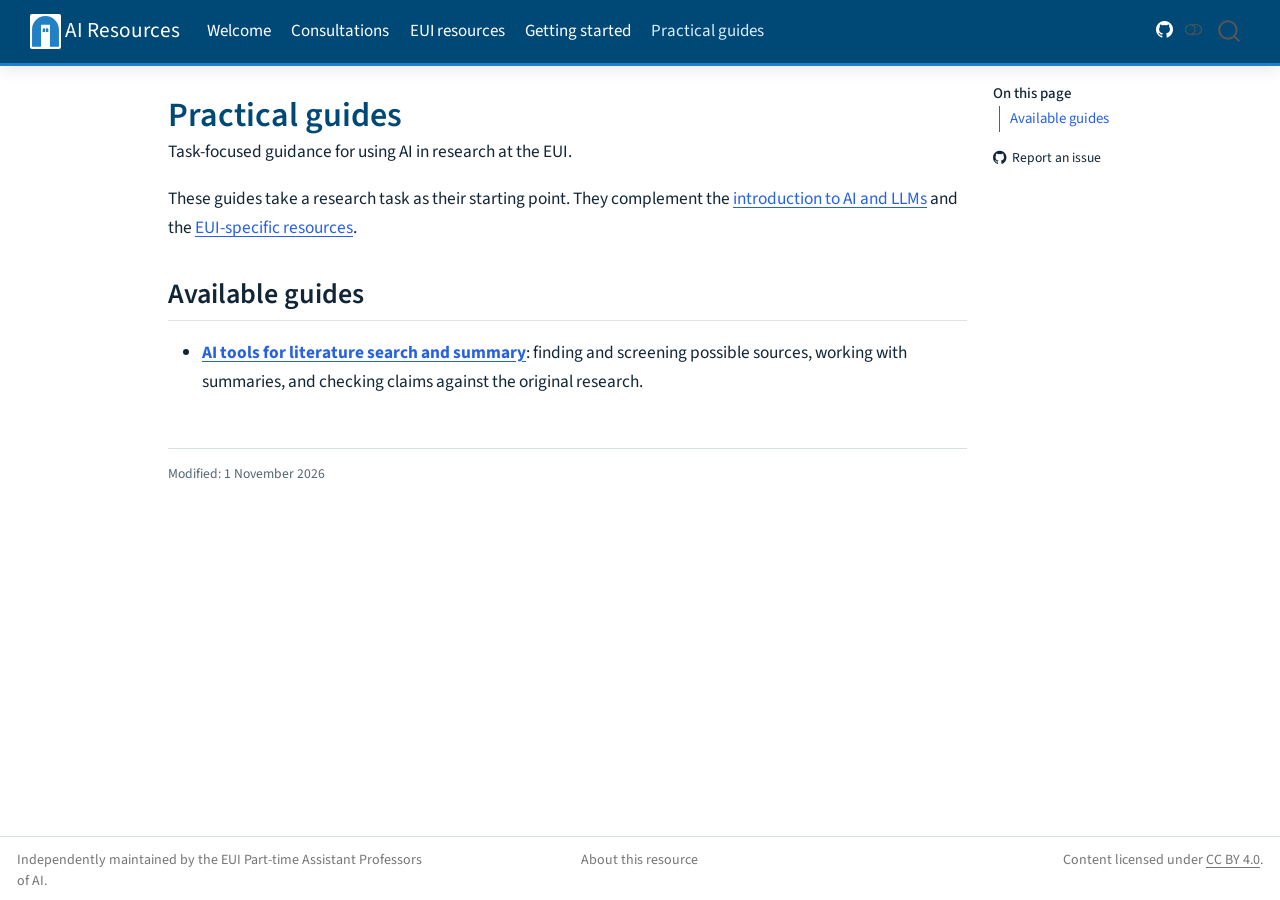
==== guides/index.html @ 3c8082ed "Built site for gh-pages" ====
<!DOCTYPE html>
<html xmlns="http://www.w3.org/1999/xhtml" lang="en" xml:lang="en"><head>

<meta charset="utf-8">
<meta name="generator" content="quarto-1.9.37">

<meta name="viewport" content="width=device-width, initial-scale=1.0, user-scalable=yes">

<meta name="description" content="Task-focused guidance for using AI in research at the EUI.">

<title>Practical guides – AI Resources for EUI Researchers</title>
<style>
/* Default styles provided by pandoc.
** See https://pandoc.org/MANUAL.html#variables-for-html for config info.
*/
code{white-space: pre-wrap;}
span.smallcaps{font-variant: small-caps;}
div.columns{display: flex; gap: min(4vw, 1.5em);}
div.column{flex: auto; overflow-x: auto;}
div.hanging-indent{margin-left: 1.5em; text-indent: -1.5em;}
ul.task-list{list-style: none;}
ul.task-list li input[type="checkbox"] {
  width: 0.8em;
  margin: 0 0.8em 0.2em -1em; /* quarto-specific, see https://github.com/quarto-dev/quarto-cli/issues/4556 */ 
  vertical-align: middle;
}
</style>


<script src="../site_libs/quarto-nav/quarto-nav.js"></script>
<script src="../site_libs/clipboard/clipboard.min.js"></script>
<script src="../site_libs/quarto-search/autocomplete.umd.js"></script>
<script src="../site_libs/quarto-search/fuse.min.js"></script>
<script src="../site_libs/quarto-search/quarto-search.js"></script>
<meta name="quarto:offset" content="../">
<link href="../assets/eui-mark.svg" rel="icon" type="image/svg+xml">
<script src="../site_libs/quarto-html/quarto.js" type="module"></script>
<script src="../site_libs/quarto-html/tabsets/tabsets.js" type="module"></script>
<script src="../site_libs/quarto-html/popper.min.js"></script>
<script src="../site_libs/quarto-html/tippy.umd.min.js"></script>
<script src="../site_libs/quarto-html/anchor.min.js"></script>
<link href="../site_libs/quarto-html/tippy.css" rel="stylesheet">
<link href="../site_libs/quarto-html/quarto-syntax-highlighting-7f8f88aac4f3542376d5c11b86a4c14d.css" rel="stylesheet" class="quarto-color-scheme" id="quarto-text-highlighting-styles">
<link href="../site_libs/quarto-html/quarto-syntax-highlighting-dark-d0ae9245876894da5ac7e18953ecc5cc.css" rel="stylesheet" class="quarto-color-scheme quarto-color-alternate" id="quarto-text-highlighting-styles">
<link href="../site_libs/quarto-html/quarto-syntax-highlighting-7f8f88aac4f3542376d5c11b86a4c14d.css" rel="stylesheet" class="quarto-color-scheme-extra" id="quarto-text-highlighting-styles">
<script src="../site_libs/bootstrap/bootstrap.min.js"></script>
<link href="../site_libs/bootstrap/bootstrap-icons.css" rel="stylesheet">
<link href="../site_libs/bootstrap/bootstrap-158031087360bce0ff56dc785ce39e06.min.css" rel="stylesheet" append-hash="true" class="quarto-color-scheme" id="quarto-bootstrap" data-mode="light">
<link href="../site_libs/bootstrap/bootstrap-dark-5685cd926c25366c96d9f1407e584118.min.css" rel="stylesheet" append-hash="true" class="quarto-color-scheme quarto-color-alternate" id="quarto-bootstrap" data-mode="dark">
<link href="../site_libs/bootstrap/bootstrap-158031087360bce0ff56dc785ce39e06.min.css" rel="stylesheet" append-hash="true" class="quarto-color-scheme-extra" id="quarto-bootstrap" data-mode="light">
<script id="quarto-search-options" type="application/json">{
  "location": "navbar",
  "copy-button": false,
  "collapse-after": 3,
  "panel-placement": "end",
  "type": "overlay",
  "limit": 50,
  "keyboard-shortcut": [
    "f",
    "/",
    "s"
  ],
  "language": {
    "search-no-results-text": "No results",
    "search-matching-documents-text": "matching documents",
    "search-copy-link-title": "Copy link to search",
    "search-hide-matches-text": "Hide additional matches",
    "search-more-match-text": "more match in this document",
    "search-more-matches-text": "more matches in this document",
    "search-clear-button-title": "Clear",
    "search-text-placeholder": "",
    "search-detached-cancel-button-title": "Cancel",
    "search-submit-button-title": "Submit",
    "search-label": "Search"
  }
}</script>
<style>html{ scroll-behavior: smooth; }</style>


<link rel="stylesheet" href="../styles.css">
<meta property="og:title" content="Practical guides – AI Resources for EUI Researchers">
<meta property="og:description" content="Task-focused guidance for using AI in research at the EUI.">
<meta property="og:site_name" content="AI Resources for EUI Researchers">
</head>

<body class="nav-fixed quarto-light"><script id="quarto-html-before-body" type="application/javascript">
    const toggleBodyColorMode = (bsSheetEl) => {
      const mode = bsSheetEl.getAttribute("data-mode");
      const bodyEl = window.document.querySelector("body");
      if (mode === "dark") {
        bodyEl.classList.add("quarto-dark");
        bodyEl.classList.remove("quarto-light");
      } else {
        bodyEl.classList.add("quarto-light");
        bodyEl.classList.remove("quarto-dark");
      }
    }
    const toggleBodyColorPrimary = () => {
      const bsSheetEl = window.document.querySelector("link#quarto-bootstrap:not([rel=disabled-stylesheet])");
      if (bsSheetEl) {
        toggleBodyColorMode(bsSheetEl);
      }
    }
    const setColorSchemeToggle = (alternate) => {
      const toggles = window.document.querySelectorAll('.quarto-color-scheme-toggle');
      for (let i=0; i < toggles.length; i++) {
        const toggle = toggles[i];
        if (toggle) {
          if (alternate) {
            toggle.classList.add("alternate");
          } else {
            toggle.classList.remove("alternate");
          }
        }
      }
    };
    const toggleColorMode = (alternate) => {
      // Switch the stylesheets
      const primaryStylesheets = window.document.querySelectorAll('link.quarto-color-scheme:not(.quarto-color-alternate)');
      const alternateStylesheets = window.document.querySelectorAll('link.quarto-color-scheme.quarto-color-alternate');
      manageTransitions('#quarto-margin-sidebar .nav-link', false);
      if (alternate) {
        // note: dark is layered on light, we don't disable primary!
        enableStylesheet(alternateStylesheets);
        for (const sheetNode of alternateStylesheets) {
          if (sheetNode.id === "quarto-bootstrap") {
            toggleBodyColorMode(sheetNode);
          }
        }
      } else {
        disableStylesheet(alternateStylesheets);
        enableStylesheet(primaryStylesheets)
        toggleBodyColorPrimary();
      }
      manageTransitions('#quarto-margin-sidebar .nav-link', true);
      // Switch the toggles
      setColorSchemeToggle(alternate)
      // Hack to workaround the fact that safari doesn't
      // properly recolor the scrollbar when toggling (#1455)
      if (navigator.userAgent.indexOf('Safari') > 0 && navigator.userAgent.indexOf('Chrome') == -1) {
        manageTransitions("body", false);
        window.scrollTo(0, 1);
        setTimeout(() => {
          window.scrollTo(0, 0);
          manageTransitions("body", true);
        }, 40);
      }
    }
    const disableStylesheet = (stylesheets) => {
      for (let i=0; i < stylesheets.length; i++) {
        const stylesheet = stylesheets[i];
        stylesheet.rel = 'disabled-stylesheet';
      }
    }
    const enableStylesheet = (stylesheets) => {
      for (let i=0; i < stylesheets.length; i++) {
        const stylesheet = stylesheets[i];
        if(stylesheet.rel !== 'stylesheet') { // for Chrome, which will still FOUC without this check
          stylesheet.rel = 'stylesheet';
        }
      }
    }
    const manageTransitions = (selector, allowTransitions) => {
      const els = window.document.querySelectorAll(selector);
      for (let i=0; i < els.length; i++) {
        const el = els[i];
        if (allowTransitions) {
          el.classList.remove('notransition');
        } else {
          el.classList.add('notransition');
        }
      }
    }
    const isFileUrl = () => {
      return window.location.protocol === 'file:';
    }
    const hasAlternateSentinel = () => {
      let styleSentinel = getColorSchemeSentinel();
      if (styleSentinel !== null) {
        return styleSentinel === "alternate";
      } else {
        return false;
      }
    }
    const setStyleSentinel = (alternate) => {
      const value = alternate ? "alternate" : "default";
      if (!isFileUrl()) {
        window.localStorage.setItem("quarto-color-scheme", value);
      } else {
        localAlternateSentinel = value;
      }
    }
    const getColorSchemeSentinel = () => {
      if (!isFileUrl()) {
        const storageValue = window.localStorage.getItem("quarto-color-scheme");
        return storageValue != null ? storageValue : localAlternateSentinel;
      } else {
        return localAlternateSentinel;
      }
    }
    const toggleGiscusIfUsed = (isAlternate, darkModeDefault) => {
      const baseTheme = document.querySelector('#giscus-base-theme')?.value ?? 'light';
      const alternateTheme = document.querySelector('#giscus-alt-theme')?.value ?? 'dark';
      let newTheme = '';
      if(authorPrefersDark) {
        newTheme = isAlternate ? baseTheme : alternateTheme;
      } else {
        newTheme = isAlternate ? alternateTheme : baseTheme;
      }
      const changeGiscusTheme = () => {
        // From: https://github.com/giscus/giscus/issues/336
        const sendMessage = (message) => {
          const iframe = document.querySelector('iframe.giscus-frame');
          if (!iframe) return;
          iframe.contentWindow.postMessage({ giscus: message }, 'https://giscus.app');
        }
        sendMessage({
          setConfig: {
            theme: newTheme
          }
        });
      }
      const isGiscussLoaded = window.document.querySelector('iframe.giscus-frame') !== null;
      if (isGiscussLoaded) {
        changeGiscusTheme();
      }
    };
    const authorPrefersDark = false;
    const darkModeDefault = authorPrefersDark;
      document.querySelector('link#quarto-text-highlighting-styles.quarto-color-scheme-extra').rel = 'disabled-stylesheet';
      document.querySelector('link#quarto-bootstrap.quarto-color-scheme-extra').rel = 'disabled-stylesheet';
    let localAlternateSentinel = darkModeDefault ? 'alternate' : 'default';
    // Dark / light mode switch
    window.quartoToggleColorScheme = () => {
      // Read the current dark / light value
      let toAlternate = !hasAlternateSentinel();
      toggleColorMode(toAlternate);
      setStyleSentinel(toAlternate);
      toggleGiscusIfUsed(toAlternate, darkModeDefault);
      window.dispatchEvent(new Event('resize'));
    };
    // Switch to dark mode if need be
    if (hasAlternateSentinel()) {
      toggleColorMode(true);
    } else {
      toggleColorMode(false);
    }
  </script>

<div id="quarto-search-results"></div>
  <header id="quarto-header" class="headroom fixed-top">
    <nav class="navbar navbar-expand-lg " data-bs-theme="dark">
      <div class="navbar-container container-fluid">
      <div class="navbar-brand-container mx-auto">
    <a href="../index.html" class="navbar-brand navbar-brand-logo">
    <img src="../assets/eui-mark.svg" alt="European University Institute" class="navbar-logo light-content">
    <img src="../assets/eui-mark.svg" alt="European University Institute" class="navbar-logo dark-content">
    </a>
    <a class="navbar-brand" href="../index.html">
    <span class="navbar-title">AI Resources</span>
    </a>
  </div>
            <div id="quarto-search" class="" title="Search"></div>
          <button class="navbar-toggler" type="button" data-bs-toggle="collapse" data-bs-target="#navbarCollapse" aria-controls="navbarCollapse" role="menu" aria-expanded="false" aria-label="Toggle navigation" onclick="if (window.quartoToggleHeadroom) { window.quartoToggleHeadroom(); }">
  <span class="navbar-toggler-icon"></span>
</button>
          <div class="collapse navbar-collapse" id="navbarCollapse">
            <ul class="navbar-nav navbar-nav-scroll me-auto">
  <li class="nav-item">
    <a class="nav-link" href="../index.html"> 
<span class="menu-text">Welcome</span></a>
  </li>  
  <li class="nav-item">
    <a class="nav-link" href="../consultations.html"> 
<span class="menu-text">Consultations</span></a>
  </li>  
  <li class="nav-item">
    <a class="nav-link" href="../eui-resources.html"> 
<span class="menu-text">EUI resources</span></a>
  </li>  
  <li class="nav-item">
    <a class="nav-link" href="../getting-started.html"> 
<span class="menu-text">Getting started</span></a>
  </li>  
  <li class="nav-item">
    <a class="nav-link active" href="../guides/index.html" aria-current="page"> 
<span class="menu-text">Practical guides</span></a>
  </li>  
</ul>
          </div> <!-- /navcollapse -->
            <div class="quarto-navbar-tools">
    <a href="https://github.com/RobertoValli/eui-ai-resources" title="" class="quarto-navigation-tool px-1" aria-label="View this project on GitHub"><i class="bi bi-github"></i></a>
  <a href="" class="quarto-color-scheme-toggle quarto-navigation-tool  px-1" onclick="window.quartoToggleColorScheme(); return false;" title="Toggle dark mode"><i class="bi"></i></a>
</div>
      </div> <!-- /container-fluid -->
    </nav>
</header>
<!-- content -->
<div id="quarto-content" class="quarto-container page-columns page-rows-contents page-layout-article page-navbar">
<!-- sidebar -->
<!-- margin-sidebar -->
    <div id="quarto-margin-sidebar" class="sidebar margin-sidebar">
        <nav id="TOC" role="doc-toc" class="toc-active">
    <h2 id="toc-title">On this page</h2>
   
  <ul>
  <li><a href="#available-guides" id="toc-available-guides" class="nav-link active" data-scroll-target="#available-guides">Available guides</a></li>
  </ul>
<div class="toc-actions"><ul><li><a href="https://github.com/RobertoValli/eui-ai-resources/issues/new" class="toc-action"><i class="bi bi-github"></i>Report an issue</a></li></ul></div></nav>
    </div>
<!-- main -->
<main class="content" id="quarto-document-content">


<header id="title-block-header" class="quarto-title-block default">
<div class="quarto-title">
<h1 class="title">Practical guides</h1>
</div>

<div>
  <div class="description">
    Task-focused guidance for using AI in research at the EUI.
  </div>
</div>


<div class="quarto-title-meta">

    
  
    
  </div>
  


</header>


<p>These guides take a research task as their starting point. They complement the <a href="../getting-started.html">introduction to AI and LLMs</a> and the <a href="../eui-resources.html">EUI-specific resources</a>.</p>
<section id="available-guides" class="level2">
<h2 class="anchored" data-anchor-id="available-guides">Available guides</h2>
<ul>
<li><a href="../guides/literature-search.html"><strong>AI tools for literature search and summary</strong></a>: finding and screening possible sources, working with summaries, and checking claims against the original research.</li>
</ul>
<div class="page-modified">
<p>Modified: 1 November 2026</p>
</div>


</section>

<a onclick="window.scrollTo(0, 0); return false;" role="button" id="quarto-back-to-top"><i class="bi bi-arrow-up"></i> Back to top</a></main> <!-- /main -->
<script>
  (function () {
    function openLinkedAnswer() {
      var id = decodeURIComponent(window.location.hash.slice(1));
      var answer = id && document.getElementById(id);
      if (!answer || !answer.classList.contains('qa')) return;

      var content = answer.querySelector('.callout-collapse');
      if (content && !content.classList.contains('show')) {
        if (window.bootstrap && window.bootstrap.Collapse) {
          window.bootstrap.Collapse.getOrCreateInstance(content, { toggle: false }).show();
        } else {
          var header = answer.querySelector('.callout-header');
          if (header) header.click();
        }
      }
      answer.scrollIntoView({ block: 'start' });
    }

    window.addEventListener('load', openLinkedAnswer);
    window.addEventListener('hashchange', openLinkedAnswer);
  })();
</script>
<script id="quarto-html-after-body" type="application/javascript">
  window.document.addEventListener("DOMContentLoaded", function (event) {
    // Ensure there is a toggle, if there isn't float one in the top right
    if (window.document.querySelector('.quarto-color-scheme-toggle') === null) {
      const a = window.document.createElement('a');
      a.classList.add('top-right');
      a.classList.add('quarto-color-scheme-toggle');
      a.href = "";
      a.onclick = function() { try { window.quartoToggleColorScheme(); } catch {} return false; };
      const i = window.document.createElement("i");
      i.classList.add('bi');
      a.appendChild(i);
      window.document.body.appendChild(a);
    }
    setColorSchemeToggle(hasAlternateSentinel())
    const icon = "";
    const anchorJS = new window.AnchorJS();
    anchorJS.options = {
      placement: 'right',
      icon: icon
    };
    anchorJS.add('.anchored');
    const isCodeAnnotation = (el) => {
      for (const clz of el.classList) {
        if (clz.startsWith('code-annotation-')) {                     
          return true;
        }
      }
      return false;
    }
    const onCopySuccess = function(e) {
      // button target
      const button = e.trigger;
      // don't keep focus
      button.blur();
      // flash "checked"
      button.classList.add('code-copy-button-checked');
      var currentTitle = button.getAttribute("title");
      button.setAttribute("title", "Copied!");
      let tooltip;
      if (window.bootstrap) {
        button.setAttribute("data-bs-toggle", "tooltip");
        button.setAttribute("data-bs-placement", "left");
        button.setAttribute("data-bs-title", "Copied!");
        tooltip = new bootstrap.Tooltip(button, 
          { trigger: "manual", 
            customClass: "code-copy-button-tooltip",
            offset: [0, -8]});
        tooltip.show();    
      }
      setTimeout(function() {
        if (tooltip) {
          tooltip.hide();
          button.removeAttribute("data-bs-title");
          button.removeAttribute("data-bs-toggle");
          button.removeAttribute("data-bs-placement");
        }
        button.setAttribute("title", currentTitle);
        button.classList.remove('code-copy-button-checked');
      }, 1000);
      // clear code selection
      e.clearSelection();
    }
    const getTextToCopy = function(trigger) {
      const outerScaffold = trigger.parentElement.cloneNode(true);
      const codeEl = outerScaffold.querySelector('code');
      for (const childEl of codeEl.children) {
        if (isCodeAnnotation(childEl)) {
          childEl.remove();
        }
      }
      return codeEl.innerText;
    }
    const clipboard = new window.ClipboardJS('.code-copy-button:not([data-in-quarto-modal])', {
      text: getTextToCopy
    });
    clipboard.on('success', onCopySuccess);
    if (window.document.getElementById('quarto-embedded-source-code-modal')) {
      const clipboardModal = new window.ClipboardJS('.code-copy-button[data-in-quarto-modal]', {
        text: getTextToCopy,
        container: window.document.getElementById('quarto-embedded-source-code-modal')
      });
      clipboardModal.on('success', onCopySuccess);
    }
      var localhostRegex = new RegExp(/^(?:http|https):\/\/localhost\:?[0-9]*\//);
      var mailtoRegex = new RegExp(/^mailto:/);
        var filterRegex = new RegExp("https:\/\/robertovalli\.github\.io\/eui-ai-resources\/");
      var isInternal = (href) => {
          return filterRegex.test(href) || localhostRegex.test(href) || mailtoRegex.test(href);
      }
      // Inspect non-navigation links and adorn them if external
     var links = window.document.querySelectorAll('a[href]:not(.nav-link):not(.navbar-brand):not(.toc-action):not(.sidebar-link):not(.sidebar-item-toggle):not(.pagination-link):not(.no-external):not([aria-hidden]):not(.dropdown-item):not(.quarto-navigation-tool):not(.about-link)');
      for (var i=0; i<links.length; i++) {
        const link = links[i];
        if (!isInternal(link.href)) {
          // undo the damage that might have been done by quarto-nav.js in the case of
          // links that we want to consider external
          if (link.dataset.originalHref !== undefined) {
            link.href = link.dataset.originalHref;
          }
            // target, if specified
            link.setAttribute("target", "_blank");
            if (link.getAttribute("rel") === null) {
              link.setAttribute("rel", "noopener");
            }
        }
      }
    function tippyHover(el, contentFn, onTriggerFn, onUntriggerFn) {
      const config = {
        allowHTML: true,
        maxWidth: 500,
        delay: 100,
        arrow: false,
        appendTo: function(el) {
            return el.parentElement;
        },
        interactive: true,
        interactiveBorder: 10,
        theme: 'quarto',
        placement: 'bottom-start',
      };
      if (contentFn) {
        config.content = contentFn;
      }
      if (onTriggerFn) {
        config.onTrigger = onTriggerFn;
      }
      if (onUntriggerFn) {
        config.onUntrigger = onUntriggerFn;
      }
      window.tippy(el, config); 
    }
    const noterefs = window.document.querySelectorAll('a[role="doc-noteref"]');
    for (var i=0; i<noterefs.length; i++) {
      const ref = noterefs[i];
      tippyHover(ref, function() {
        // use id or data attribute instead here
        let href = ref.getAttribute('data-footnote-href') || ref.getAttribute('href');
        try { href = new URL(href).hash; } catch {}
        const id = href.replace(/^#\/?/, "");
        const note = window.document.getElementById(id);
        if (note) {
          return note.innerHTML;
        } else {
          return "";
        }
      });
    }
    const xrefs = window.document.querySelectorAll('a.quarto-xref');
    const processXRef = (id, note) => {
      // Strip column container classes
      const stripColumnClz = (el) => {
        el.classList.remove("page-full", "page-columns");
        if (el.children) {
          for (const child of el.children) {
            stripColumnClz(child);
          }
        }
      }
      stripColumnClz(note)
      if (id === null || id.startsWith('sec-')) {
        // Special case sections, only their first couple elements
        const container = document.createElement("div");
        if (note.children && note.children.length > 2) {
          container.appendChild(note.children[0].cloneNode(true));
          for (let i = 1; i < note.children.length; i++) {
            const child = note.children[i];
            if (child.tagName === "P" && child.innerText === "") {
              continue;
            } else {
              container.appendChild(child.cloneNode(true));
              break;
            }
          }
          if (window.Quarto?.typesetMath) {
            window.Quarto.typesetMath(container);
          }
          return container.innerHTML
        } else {
          if (window.Quarto?.typesetMath) {
            window.Quarto.typesetMath(note);
          }
          return note.innerHTML;
        }
      } else {
        // Remove any anchor links if they are present
        const anchorLink = note.querySelector('a.anchorjs-link');
        if (anchorLink) {
          anchorLink.remove();
        }
        if (window.Quarto?.typesetMath) {
          window.Quarto.typesetMath(note);
        }
        if (note.classList.contains("callout")) {
          return note.outerHTML;
        } else {
          return note.innerHTML;
        }
      }
    }
    for (var i=0; i<xrefs.length; i++) {
      const xref = xrefs[i];
      tippyHover(xref, undefined, function(instance) {
        instance.disable();
        let url = xref.getAttribute('href');
        let hash = undefined; 
        if (url.startsWith('#')) {
          hash = url;
        } else {
          try { hash = new URL(url).hash; } catch {}
        }
        if (hash) {
          const id = hash.replace(/^#\/?/, "");
          const note = window.document.getElementById(id);
          if (note !== null) {
            try {
              const html = processXRef(id, note.cloneNode(true));
              instance.setContent(html);
            } finally {
              instance.enable();
              instance.show();
            }
          } else {
            // See if we can fetch this
            fetch(url.split('#')[0])
            .then(res => res.text())
            .then(html => {
              const parser = new DOMParser();
              const htmlDoc = parser.parseFromString(html, "text/html");
              const note = htmlDoc.getElementById(id);
              if (note !== null) {
                const html = processXRef(id, note);
                instance.setContent(html);
              } 
            }).finally(() => {
              instance.enable();
              instance.show();
            });
          }
        } else {
          // See if we can fetch a full url (with no hash to target)
          // This is a special case and we should probably do some content thinning / targeting
          fetch(url)
          .then(res => res.text())
          .then(html => {
            const parser = new DOMParser();
            const htmlDoc = parser.parseFromString(html, "text/html");
            const note = htmlDoc.querySelector('main.content');
            if (note !== null) {
              // This should only happen for chapter cross references
              // (since there is no id in the URL)
              // remove the first header
              if (note.children.length > 0 && note.children[0].tagName === "HEADER") {
                note.children[0].remove();
              }
              const html = processXRef(null, note);
              instance.setContent(html);
            } 
          }).finally(() => {
            instance.enable();
            instance.show();
          });
        }
      }, function(instance) {
      });
    }
        let selectedAnnoteEl;
        const selectorForAnnotation = ( cell, annotation) => {
          let cellAttr = 'data-code-cell="' + cell + '"';
          let lineAttr = 'data-code-annotation="' +  annotation + '"';
          const selector = 'span[' + cellAttr + '][' + lineAttr + ']';
          return selector;
        }
        const selectCodeLines = (annoteEl) => {
          const doc = window.document;
          const targetCell = annoteEl.getAttribute("data-target-cell");
          const targetAnnotation = annoteEl.getAttribute("data-target-annotation");
          const annoteSpan = window.document.querySelector(selectorForAnnotation(targetCell, targetAnnotation));
          const lines = annoteSpan.getAttribute("data-code-lines").split(",");
          const lineIds = lines.map((line) => {
            return targetCell + "-" + line;
          })
          let top = null;
          let height = null;
          let parent = null;
          if (lineIds.length > 0) {
              //compute the position of the single el (top and bottom and make a div)
              const el = window.document.getElementById(lineIds[0]);
              top = el.offsetTop;
              height = el.offsetHeight;
              parent = el.parentElement.parentElement;
            if (lineIds.length > 1) {
              const lastEl = window.document.getElementById(lineIds[lineIds.length - 1]);
              const bottom = lastEl.offsetTop + lastEl.offsetHeight;
              height = bottom - top;
            }
            if (top !== null && height !== null && parent !== null) {
              // cook up a div (if necessary) and position it 
              let div = window.document.getElementById("code-annotation-line-highlight");
              if (div === null) {
                div = window.document.createElement("div");
                div.setAttribute("id", "code-annotation-line-highlight");
                div.style.position = 'absolute';
                parent.appendChild(div);
              }
              div.style.top = top - 2 + "px";
              div.style.height = height + 4 + "px";
              div.style.left = 0;
              let gutterDiv = window.document.getElementById("code-annotation-line-highlight-gutter");
              if (gutterDiv === null) {
                gutterDiv = window.document.createElement("div");
                gutterDiv.setAttribute("id", "code-annotation-line-highlight-gutter");
                gutterDiv.style.position = 'absolute';
                const codeCell = window.document.getElementById(targetCell);
                const gutter = codeCell.querySelector('.code-annotation-gutter');
                gutter.appendChild(gutterDiv);
              }
              gutterDiv.style.top = top - 2 + "px";
              gutterDiv.style.height = height + 4 + "px";
            }
            selectedAnnoteEl = annoteEl;
          }
        };
        const unselectCodeLines = () => {
          const elementsIds = ["code-annotation-line-highlight", "code-annotation-line-highlight-gutter"];
          elementsIds.forEach((elId) => {
            const div = window.document.getElementById(elId);
            if (div) {
              div.remove();
            }
          });
          selectedAnnoteEl = undefined;
        };
          // Handle positioning of the toggle
      window.addEventListener(
        "resize",
        throttle(() => {
          elRect = undefined;
          if (selectedAnnoteEl) {
            selectCodeLines(selectedAnnoteEl);
          }
        }, 10)
      );
      function throttle(fn, ms) {
      let throttle = false;
      let timer;
        return (...args) => {
          if(!throttle) { // first call gets through
              fn.apply(this, args);
              throttle = true;
          } else { // all the others get throttled
              if(timer) clearTimeout(timer); // cancel #2
              timer = setTimeout(() => {
                fn.apply(this, args);
                timer = throttle = false;
              }, ms);
          }
        };
      }
        // Attach click handler to the DT
        const annoteDls = window.document.querySelectorAll('dt[data-target-cell]');
        for (const annoteDlNode of annoteDls) {
          annoteDlNode.addEventListener('click', (event) => {
            const clickedEl = event.target;
            if (clickedEl !== selectedAnnoteEl) {
              unselectCodeLines();
              const activeEl = window.document.querySelector('dt[data-target-cell].code-annotation-active');
              if (activeEl) {
                activeEl.classList.remove('code-annotation-active');
              }
              selectCodeLines(clickedEl);
              clickedEl.classList.add('code-annotation-active');
            } else {
              // Unselect the line
              unselectCodeLines();
              clickedEl.classList.remove('code-annotation-active');
            }
          });
        }
    const findCites = (el) => {
      const parentEl = el.parentElement;
      if (parentEl) {
        const cites = parentEl.dataset.cites;
        if (cites) {
          return {
            el,
            cites: cites.split(' ')
          };
        } else {
          return findCites(el.parentElement)
        }
      } else {
        return undefined;
      }
    };
    var bibliorefs = window.document.querySelectorAll('a[role="doc-biblioref"]');
    for (var i=0; i<bibliorefs.length; i++) {
      const ref = bibliorefs[i];
      const citeInfo = findCites(ref);
      if (citeInfo) {
        tippyHover(citeInfo.el, function() {
          var popup = window.document.createElement('div');
          citeInfo.cites.forEach(function(cite) {
            var citeDiv = window.document.createElement('div');
            citeDiv.classList.add('hanging-indent');
            citeDiv.classList.add('csl-entry');
            var biblioDiv = window.document.getElementById('ref-' + cite);
            if (biblioDiv) {
              citeDiv.innerHTML = biblioDiv.innerHTML;
            }
            popup.appendChild(citeDiv);
          });
          return popup.innerHTML;
        });
      }
    }
  });
  </script>
</div> <!-- /content -->
<footer class="footer">
  <div class="nav-footer">
    <div class="nav-footer-left">
<p>Independently maintained by the EUI Part-time Assistant Professors of AI.</p>
</div>   
    <div class="nav-footer-center">
      <ul class="footer-items list-unstyled">
    <li class="nav-item">
    <a class="nav-link" href="../index.html#about-this-resource">
<p>About this resource</p>
</a>
  </li>  
</ul>
    <div class="toc-actions d-sm-block d-md-none"><ul><li><a href="https://github.com/RobertoValli/eui-ai-resources/issues/new" class="toc-action"><i class="bi bi-github"></i>Report an issue</a></li></ul></div></div>
    <div class="nav-footer-right">
<p>Content licensed under <a href="https://creativecommons.org/licenses/by/4.0/">CC BY 4.0</a>.</p>
</div>
  </div>
</footer>




<script src="../site_libs/quarto-html/zenscroll-min.js"></script>
</body></html>
---- site_libs/quarto-html/tippy.css ----
.tippy-box[data-animation=fade][data-state=hidden]{opacity:0}[data-tippy-root]{max-width:calc(100vw - 10px)}.tippy-box{position:relative;background-color:#333;color:#fff;border-radius:4px;font-size:14px;line-height:1.4;white-space:normal;outline:0;transition-property:transform,visibility,opacity}.tippy-box[data-placement^=top]>.tippy-arrow{bottom:0}.tippy-box[data-placement^=top]>.tippy-arrow:before{bottom:-7px;left:0;border-width:8px 8px 0;border-top-color:initial;transform-origin:center top}.tippy-box[data-placement^=bottom]>.tippy-arrow{top:0}.tippy-box[data-placement^=bottom]>.tippy-arrow:before{top:-7px;left:0;border-width:0 8px 8px;border-bottom-color:initial;transform-origin:center bottom}.tippy-box[data-placement^=left]>.tippy-arrow{right:0}.tippy-box[data-placement^=left]>.tippy-arrow:before{border-width:8px 0 8px 8px;border-left-color:initial;right:-7px;transform-origin:center left}.tippy-box[data-placement^=right]>.tippy-arrow{left:0}.tippy-box[data-placement^=right]>.tippy-arrow:before{left:-7px;border-width:8px 8px 8px 0;border-right-color:initial;transform-origin:center right}.tippy-box[data-inertia][data-state=visible]{transition-timing-function:cubic-bezier(.54,1.5,.38,1.11)}.tippy-arrow{width:16px;height:16px;color:#333}.tippy-arrow:before{content:"";position:absolute;border-color:transparent;border-style:solid}.tippy-content{position:relative;padding:5px 9px;z-index:1}
---- site_libs/quarto-html/quarto-syntax-highlighting-7f8f88aac4f3542376d5c11b86a4c14d.css ----
/* quarto syntax highlight colors */
:root {
  --quarto-hl-ot-color: #003B4F;
  --quarto-hl-at-color: #657422;
  --quarto-hl-ss-color: #20794D;
  --quarto-hl-an-color: #5E5E5E;
  --quarto-hl-fu-color: #4758AB;
  --quarto-hl-st-color: #20794D;
  --quarto-hl-cf-color: #003B4F;
  --quarto-hl-op-color: #5E5E5E;
  --quarto-hl-er-color: #AD0000;
  --quarto-hl-bn-color: #AD0000;
  --quarto-hl-al-color: #AD0000;
  --quarto-hl-va-color: #111111;
  --quarto-hl-bu-color: inherit;
  --quarto-hl-ex-color: inherit;
  --quarto-hl-pp-color: #AD0000;
  --quarto-hl-in-color: #5E5E5E;
  --quarto-hl-vs-color: #20794D;
  --quarto-hl-wa-color: #5E5E5E;
  --quarto-hl-do-color: #5E5E5E;
  --quarto-hl-im-color: #00769E;
  --quarto-hl-ch-color: #20794D;
  --quarto-hl-dt-color: #AD0000;
  --quarto-hl-fl-color: #AD0000;
  --quarto-hl-co-color: #5E5E5E;
  --quarto-hl-cv-color: #5E5E5E;
  --quarto-hl-cn-color: #8f5902;
  --quarto-hl-sc-color: #5E5E5E;
  --quarto-hl-dv-color: #AD0000;
  --quarto-hl-kw-color: #003B4F;
}

/* other quarto variables */
:root {
  --quarto-font-monospace: SFMono-Regular, Menlo, Monaco, Consolas, "Liberation Mono", "Courier New", monospace;
}

/* syntax highlight based on Pandoc's rules */
pre > code.sourceCode > span {
  color: #003B4F;
}

code.sourceCode > span {
  color: #003B4F;
}

div.sourceCode,
div.sourceCode pre.sourceCode {
  color: #003B4F;
}

/* Normal */
code span {
  color: #003B4F;
}

/* Alert */
code span.al {
  color: #AD0000;
  font-style: inherit;
}

/* Annotation */
code span.an {
  color: #5E5E5E;
  font-style: inherit;
}

/* Attribute */
code span.at {
  color: #657422;
  font-style: inherit;
}

/* BaseN */
code span.bn {
  color: #AD0000;
  font-style: inherit;
}

/* BuiltIn */
code span.bu {
  font-style: inherit;
}

/* ControlFlow */
code span.cf {
  color: #003B4F;
  font-weight: bold;
  font-style: inherit;
}

/* Char */
code span.ch {
  color: #20794D;
  font-style: inherit;
}

/* Constant */
code span.cn {
  color: #8f5902;
  font-style: inherit;
}

/* Comment */
code span.co {
  color: #5E5E5E;
  font-style: inherit;
}

/* CommentVar */
code span.cv {
  color: #5E5E5E;
  font-style: italic;
}

/* Documentation */
code span.do {
  color: #5E5E5E;
  font-style: italic;
}

/* DataType */
code span.dt {
  color: #AD0000;
  font-style: inherit;
}

/* DecVal */
code span.dv {
  color: #AD0000;
  font-style: inherit;
}

/* Error */
code span.er {
  color: #AD0000;
  font-style: inherit;
}

/* Extension */
code span.ex {
  font-style: inherit;
}

/* Float */
code span.fl {
  color: #AD0000;
  font-style: inherit;
}

/* Function */
code span.fu {
  color: #4758AB;
  font-style: inherit;
}

/* Import */
code span.im {
  color: #00769E;
  font-style: inherit;
}

/* Information */
code span.in {
  color: #5E5E5E;
  font-style: inherit;
}

/* Keyword */
code span.kw {
  color: #003B4F;
  font-weight: bold;
  font-style: inherit;
}

/* Operator */
code span.op {
  color: #5E5E5E;
  font-style: inherit;
}

/* Other */
code span.ot {
  color: #003B4F;
  font-style: inherit;
}

/* Preprocessor */
code span.pp {
  color: #AD0000;
  font-style: inherit;
}

/* SpecialChar */
code span.sc {
  color: #5E5E5E;
  font-style: inherit;
}

/* SpecialString */
code span.ss {
  color: #20794D;
  font-style: inherit;
}

/* String */
code span.st {
  color: #20794D;
  font-style: inherit;
}

/* Variable */
code span.va {
  color: #111111;
  font-style: inherit;
}

/* VerbatimString */
code span.vs {
  color: #20794D;
  font-style: inherit;
}

/* Warning */
code span.wa {
  color: #5E5E5E;
  font-style: italic;
}

.prevent-inlining {
  content: "</";
}

/*# sourceMappingURL=789ad8cd35626ba772517505b42a116e.css.map */
---- site_libs/quarto-html/quarto-syntax-highlighting-dark-d0ae9245876894da5ac7e18953ecc5cc.css ----
/* quarto syntax highlight colors */
:root {
  --quarto-hl-al-color: #f07178;
  --quarto-hl-an-color: #d4d0ab;
  --quarto-hl-at-color: #00e0e0;
  --quarto-hl-bn-color: #d4d0ab;
  --quarto-hl-bu-color: #abe338;
  --quarto-hl-ch-color: #abe338;
  --quarto-hl-co-color: #f8f8f2;
  --quarto-hl-cv-color: #ffd700;
  --quarto-hl-cn-color: #ffd700;
  --quarto-hl-cf-color: #ffa07a;
  --quarto-hl-dt-color: #ffa07a;
  --quarto-hl-dv-color: #d4d0ab;
  --quarto-hl-do-color: #f8f8f2;
  --quarto-hl-er-color: #f07178;
  --quarto-hl-ex-color: #00e0e0;
  --quarto-hl-fl-color: #d4d0ab;
  --quarto-hl-fu-color: #ffa07a;
  --quarto-hl-im-color: #abe338;
  --quarto-hl-in-color: #d4d0ab;
  --quarto-hl-kw-color: #ffa07a;
  --quarto-hl-op-color: #ffa07a;
  --quarto-hl-ot-color: #00e0e0;
  --quarto-hl-pp-color: #dcc6e0;
  --quarto-hl-re-color: #00e0e0;
  --quarto-hl-sc-color: #abe338;
  --quarto-hl-ss-color: #abe338;
  --quarto-hl-st-color: #abe338;
  --quarto-hl-va-color: #00e0e0;
  --quarto-hl-vs-color: #abe338;
  --quarto-hl-wa-color: #dcc6e0;
}

/* other quarto variables */
:root {
  --quarto-font-monospace: SFMono-Regular, Menlo, Monaco, Consolas, "Liberation Mono", "Courier New", monospace;
}

/* syntax highlight based on Pandoc's rules */
pre > code.sourceCode > span {
  color: #f8f8f2;
}

code.sourceCode > span {
  color: #f8f8f2;
}

div.sourceCode,
div.sourceCode pre.sourceCode {
  color: #f8f8f2;
}

/* Normal */
code span {
  color: #f8f8f2;
}

/* Alert */
code span.al {
  color: #f07178;
}

/* Annotation */
code span.an {
  color: #d4d0ab;
}

/* Attribute */
code span.at {
  color: #00e0e0;
}

/* BaseN */
code span.bn {
  color: #d4d0ab;
}

/* BuiltIn */
code span.bu {
  color: #abe338;
}

/* ControlFlow */
code span.cf {
  font-weight: bold;
  color: #ffa07a;
}

/* Char */
code span.ch {
  color: #abe338;
}

/* Constant */
code span.cn {
  color: #ffd700;
}

/* Comment */
code span.co {
  font-style: italic;
  color: #f8f8f2;
}

/* CommentVar */
code span.cv {
  color: #ffd700;
}

/* Documentation */
code span.do {
  color: #f8f8f2;
}

/* DataType */
code span.dt {
  color: #ffa07a;
}

/* DecVal */
code span.dv {
  color: #d4d0ab;
}

/* Error */
code span.er {
  color: #f07178;
  text-decoration: underline;
}

/* Extension */
code span.ex {
  font-weight: bold;
  color: #00e0e0;
}

/* Float */
code span.fl {
  color: #d4d0ab;
}

/* Function */
code span.fu {
  color: #ffa07a;
}

/* Import */
code span.im {
  color: #abe338;
}

/* Information */
code span.in {
  color: #d4d0ab;
}

/* Keyword */
code span.kw {
  font-weight: bold;
  color: #ffa07a;
}

/* Operator */
code span.op {
  color: #ffa07a;
}

/* Other */
code span.ot {
  color: #00e0e0;
}

/* Preprocessor */
code span.pp {
  color: #dcc6e0;
}

/* RegionMarker */
code span.re {
  background-color: #f8f8f2;
  color: #00e0e0;
}

/* SpecialChar */
code span.sc {
  color: #abe338;
}

/* SpecialString */
code span.ss {
  color: #abe338;
}

/* String */
code span.st {
  color: #abe338;
}

/* Variable */
code span.va {
  color: #00e0e0;
}

/* VerbatimString */
code span.vs {
  color: #abe338;
}

/* Warning */
code span.wa {
  color: #dcc6e0;
}

.prevent-inlining {
  content: "</";
}

/*# sourceMappingURL=e2dac9153eaf3c552d5043f9565d03d7.css.map */
---- site_libs/quarto-html/quarto-syntax-highlighting-7f8f88aac4f3542376d5c11b86a4c14d.css ----
/* quarto syntax highlight colors */
:root {
  --quarto-hl-ot-color: #003B4F;
  --quarto-hl-at-color: #657422;
  --quarto-hl-ss-color: #20794D;
  --quarto-hl-an-color: #5E5E5E;
  --quarto-hl-fu-color: #4758AB;
  --quarto-hl-st-color: #20794D;
  --quarto-hl-cf-color: #003B4F;
  --quarto-hl-op-color: #5E5E5E;
  --quarto-hl-er-color: #AD0000;
  --quarto-hl-bn-color: #AD0000;
  --quarto-hl-al-color: #AD0000;
  --quarto-hl-va-color: #111111;
  --quarto-hl-bu-color: inherit;
  --quarto-hl-ex-color: inherit;
  --quarto-hl-pp-color: #AD0000;
  --quarto-hl-in-color: #5E5E5E;
  --quarto-hl-vs-color: #20794D;
  --quarto-hl-wa-color: #5E5E5E;
  --quarto-hl-do-color: #5E5E5E;
  --quarto-hl-im-color: #00769E;
  --quarto-hl-ch-color: #20794D;
  --quarto-hl-dt-color: #AD0000;
  --quarto-hl-fl-color: #AD0000;
  --quarto-hl-co-color: #5E5E5E;
  --quarto-hl-cv-color: #5E5E5E;
  --quarto-hl-cn-color: #8f5902;
  --quarto-hl-sc-color: #5E5E5E;
  --quarto-hl-dv-color: #AD0000;
  --quarto-hl-kw-color: #003B4F;
}

/* other quarto variables */
:root {
  --quarto-font-monospace: SFMono-Regular, Menlo, Monaco, Consolas, "Liberation Mono", "Courier New", monospace;
}

/* syntax highlight based on Pandoc's rules */
pre > code.sourceCode > span {
  color: #003B4F;
}

code.sourceCode > span {
  color: #003B4F;
}

div.sourceCode,
div.sourceCode pre.sourceCode {
  color: #003B4F;
}

/* Normal */
code span {
  color: #003B4F;
}

/* Alert */
code span.al {
  color: #AD0000;
  font-style: inherit;
}

/* Annotation */
code span.an {
  color: #5E5E5E;
  font-style: inherit;
}

/* Attribute */
code span.at {
  color: #657422;
  font-style: inherit;
}

/* BaseN */
code span.bn {
  color: #AD0000;
  font-style: inherit;
}

/* BuiltIn */
code span.bu {
  font-style: inherit;
}

/* ControlFlow */
code span.cf {
  color: #003B4F;
  font-weight: bold;
  font-style: inherit;
}

/* Char */
code span.ch {
  color: #20794D;
  font-style: inherit;
}

/* Constant */
code span.cn {
  color: #8f5902;
  font-style: inherit;
}

/* Comment */
code span.co {
  color: #5E5E5E;
  font-style: inherit;
}

/* CommentVar */
code span.cv {
  color: #5E5E5E;
  font-style: italic;
}

/* Documentation */
code span.do {
  color: #5E5E5E;
  font-style: italic;
}

/* DataType */
code span.dt {
  color: #AD0000;
  font-style: inherit;
}

/* DecVal */
code span.dv {
  color: #AD0000;
  font-style: inherit;
}

/* Error */
code span.er {
  color: #AD0000;
  font-style: inherit;
}

/* Extension */
code span.ex {
  font-style: inherit;
}

/* Float */
code span.fl {
  color: #AD0000;
  font-style: inherit;
}

/* Function */
code span.fu {
  color: #4758AB;
  font-style: inherit;
}

/* Import */
code span.im {
  color: #00769E;
  font-style: inherit;
}

/* Information */
code span.in {
  color: #5E5E5E;
  font-style: inherit;
}

/* Keyword */
code span.kw {
  color: #003B4F;
  font-weight: bold;
  font-style: inherit;
}

/* Operator */
code span.op {
  color: #5E5E5E;
  font-style: inherit;
}

/* Other */
code span.ot {
  color: #003B4F;
  font-style: inherit;
}

/* Preprocessor */
code span.pp {
  color: #AD0000;
  font-style: inherit;
}

/* SpecialChar */
code span.sc {
  color: #5E5E5E;
  font-style: inherit;
}

/* SpecialString */
code span.ss {
  color: #20794D;
  font-style: inherit;
}

/* String */
code span.st {
  color: #20794D;
  font-style: inherit;
}

/* Variable */
code span.va {
  color: #111111;
  font-style: inherit;
}

/* VerbatimString */
code span.vs {
  color: #20794D;
  font-style: inherit;
}

/* Warning */
code span.wa {
  color: #5E5E5E;
  font-style: italic;
}

.prevent-inlining {
  content: "</";
}

/*# sourceMappingURL=789ad8cd35626ba772517505b42a116e.css.map */
---- styles.css ----
:root {
  --eui-blue: #004876;
  --eui-bright-blue: #2181c4;
  --eui-coral: #df5d4d;
  --eui-ink: #122536;
  --eui-muted: #536675;
  --eui-paper: #f7f8f6;
  --eui-rule: #d9e0e4;
  --eui-soft-blue: #eaf3f8;
}

body {
  color: var(--eui-ink);
}

.navbar {
  background: var(--eui-blue);
  border-bottom: 3px solid var(--eui-bright-blue);
  box-shadow: 0 2px 16px rgba(0, 38, 63, 0.12);
}

.navbar-brand img {
  max-height: 36px;
  width: 31px;
  object-fit: contain;
  padding: 2px;
  background: #fff;
  border-radius: 2px;
}

.page-layout-full main#quarto-document-content > header#title-block-header {
  display: none;
}

.qa.callout {
  scroll-margin-top: 5rem;
  border-color: var(--eui-rule);
  border-left-color: var(--eui-bright-blue);
  background: transparent;
}

.qa .callout-header {
  background: var(--eui-soft-blue);
  color: var(--eui-blue);
  font-weight: 650;
}

.qa .callout-icon-container {
  display: none;
}

.qa .callout-title-container {
  font-size: 1.1rem;
}

.qa .callout-header:focus-visible {
  outline: 2px solid var(--eui-coral);
  outline-offset: 2px;
}

.qa .callout-body-container {
  padding-top: 1rem;
}

.page-modified {
  margin-top: 3rem;
  padding-top: 0.8rem;
  border-top: 1px solid var(--eui-rule);
  color: var(--eui-muted);
  font-size: 0.8rem;
}

.page-modified p {
  margin-bottom: 0;
}

.qa-label {
  display: inline-block;
  margin-right: 0.3rem;
  padding: 0.1rem 0.42rem;
  border: 1px solid;
  border-radius: 4px;
  font-size: 0.72rem;
  font-weight: 700;
  letter-spacing: 0.045em;
  text-transform: uppercase;
  white-space: nowrap;
}

.qa-label--rule {
  color: #133a60;
  background: #e8f1f8;
  border-color: #bdd8e9;
}

.qa-label--check {
  color: #694611;
  background: #fff5e5;
  border-color: #e8ce9d;
}

.qa-label--advice {
  color: #823c2f;
  background: #fff0ec;
  border-color: #eab9aa;
}

body.quarto-dark .qa .callout-header {
  color: #b9ddf3;
}

body.quarto-dark .qa-label--rule {
  color: #c3e4f6;
  background: #203c51;
  border-color: #437497;
}

body.quarto-dark .qa-label--check {
  color: #f5d394;
  background: #41331c;
  border-color: #92764c;
}

body.quarto-dark .qa-label--advice {
  color: #f8c5b8;
  background: #4d2c29;
  border-color: #9d5f53;
}

.navbar-title,
.navbar .nav-link,
.navbar .quarto-navbar-tools .quarto-navigation-tool {
  color: #fff !important;
}

.navbar .nav-link:hover,
.navbar .nav-link:focus,
.navbar .nav-link.active {
  color: #d9effc !important;
}

.hero {
  margin-top: -1px;
  padding: clamp(4.8rem, 10vw, 8.2rem) 1.5rem clamp(4.2rem, 8vw, 7rem);
  color: #fff;
  background:
    radial-gradient(circle at 82% 20%, rgba(33, 129, 196, 0.58), transparent 31%),
    linear-gradient(125deg, #003856 0%, #004876 54%, #075b8c 100%);
  overflow: hidden;
  position: relative;
}

.hero::after {
  content: "";
  position: absolute;
  width: 24rem;
  height: 24rem;
  right: -9rem;
  bottom: -15rem;
  border: 1px solid rgba(255, 255, 255, 0.22);
  border-radius: 50%;
  box-shadow: 0 0 0 4.5rem rgba(255, 255, 255, 0.035), 0 0 0 9rem rgba(255, 255, 255, 0.025);
}

.hero-inner,
.home-section {
  width: min(1120px, 100%);
  margin: 0 auto;
}

.hero-inner {
  position: relative;
  z-index: 1;
}

.eyebrow {
  margin: 0 0 1rem;
  color: #b9ddf3;
  font-size: 0.78rem;
  font-weight: 700;
  letter-spacing: 0.12em;
  text-transform: uppercase;
}

.hero h1 {
  max-width: 830px;
  margin: 0;
  color: #fff;
  font-size: clamp(2.65rem, 6vw, 5.15rem);
  font-weight: 720;
  letter-spacing: -0.045em;
  line-height: 0.98;
}

.hero h1 + p {
  max-width: 710px;
  margin: 1.7rem 0 0;
  color: #e5f1f7;
  font-size: clamp(1.15rem, 2.2vw, 1.45rem);
  line-height: 1.55;
}

.hero-actions {
  display: flex;
  flex-wrap: wrap;
  gap: 0.85rem;
  margin-top: 2.25rem;
}

.hero .btn-primary {
  color: var(--eui-blue);
  background: #fff;
  border-color: #fff;
}

.hero .btn-primary:hover,
.hero .btn-primary:focus {
  color: #fff;
  background: var(--eui-coral);
  border-color: var(--eui-coral);
}

.hero .btn-outline-primary {
  color: #fff;
  border-color: rgba(255, 255, 255, 0.65);
}

.hero .btn-outline-primary:hover,
.hero .btn-outline-primary:focus {
  color: var(--eui-blue);
  background: #fff;
  border-color: #fff;
}

.status-note {
  margin: 1.35rem 0 0;
  color: #b9d3e2;
  font-size: 0.88rem;
}

.status-note span {
  margin-right: 0.35rem;
  color: #69c18f;
}

.home-section {
  padding: clamp(4rem, 8vw, 6.5rem) 1.5rem;
}

.home-section > h2 {
  max-width: 760px;
  margin-top: 0;
  color: var(--eui-blue);
  font-size: clamp(2rem, 4vw, 3rem);
  letter-spacing: -0.025em;
}

.home-section > h2 + p {
  max-width: 700px;
  color: var(--eui-muted);
  font-size: 1.08rem;
}

.path-grid {
  display: grid;
  grid-template-columns: repeat(2, minmax(0, 1fr));
  gap: 1.25rem;
  margin-top: 2.5rem;
}

.path-card {
  position: relative;
  min-height: 220px;
  padding: 2rem;
  background: #fff;
  border: 1px solid var(--eui-rule);
  border-radius: 0.65rem;
  box-shadow: 0 10px 30px rgba(0, 49, 80, 0.055);
  transition: transform 160ms ease, border-color 160ms ease, box-shadow 160ms ease;
}

.path-card:hover {
  transform: translateY(-3px);
  border-color: #9fc7df;
  box-shadow: 0 15px 34px rgba(0, 49, 80, 0.1);
}

.path-number {
  color: var(--eui-coral);
  font-size: 0.78rem;
  font-weight: 800;
  letter-spacing: 0.1em;
}

.path-card h3 {
  margin: 1.1rem 0 0.8rem;
  font-size: 1.35rem;
  line-height: 1.25;
}

.path-card h3 a {
  color: var(--eui-blue);
  text-decoration: none;
}

.path-card h3 a::after {
  content: " →";
  color: var(--eui-coral);
}

.path-card p {
  margin-bottom: 0;
  color: var(--eui-muted);
  line-height: 1.65;
}

.principles-band {
  background: var(--eui-paper);
  border-top: 1px solid var(--eui-rule);
  border-bottom: 1px solid var(--eui-rule);
}

.principles-grid {
  display: grid;
  grid-template-columns: repeat(4, minmax(0, 1fr));
  gap: 2rem;
  margin-top: 2.7rem;
}

.principle {
  padding-top: 1.1rem;
  border-top: 3px solid var(--eui-bright-blue);
}

.principle h3 {
  color: var(--eui-blue);
  font-size: 1.08rem;
}

.principle p {
  color: var(--eui-muted);
  font-size: 0.95rem;
  line-height: 1.65;
}

.review-line {
  margin-top: 2rem;
  padding: 1rem 1.15rem;
  color: var(--eui-muted);
  background: var(--eui-paper);
  border-left: 3px solid var(--eui-bright-blue);
  font-size: 0.9rem;
}

.btn-primary {
  --bs-btn-bg: var(--eui-blue);
  --bs-btn-border-color: var(--eui-blue);
  --bs-btn-hover-bg: #006197;
  --bs-btn-hover-border-color: #006197;
}

.quarto-title-banner,
#title-block-header.quarto-title-block.default .quarto-title .title {
  color: var(--eui-blue);
}

.page-columns .content {
  font-size: 1.02rem;
  line-height: 1.7;
}

.nav-footer {
  border-top: 1px solid var(--eui-rule);
}

body.quarto-dark {
  --eui-ink: #edf4f7;
  --eui-muted: #b9c7cf;
  --eui-paper: #16232b;
  --eui-rule: #344752;
  --eui-soft-blue: #12334a;
}

body.quarto-dark .path-card {
  background: #172832;
}

body.quarto-dark .path-card h3 a,
body.quarto-dark .principle h3,
body.quarto-dark .home-section > h2 {
  color: #80c2ec;
}

body.quarto-dark .hero {
  color: #fff;
}

@media (max-width: 900px) {
  .principles-grid {
    grid-template-columns: repeat(2, minmax(0, 1fr));
  }
}

@media (max-width: 680px) {
  .hero {
    padding-top: 4rem;
  }

  .hero h1 {
    font-size: clamp(2.5rem, 13vw, 3.65rem);
  }

  .path-grid,
  .principles-grid {
    grid-template-columns: 1fr;
  }

  .path-card {
    min-height: auto;
  }

  .nav-footer {
    text-align: left;
  }
}

@media (prefers-reduced-motion: reduce) {
  html {
    scroll-behavior: auto !important;
  }

  .path-card {
    transition: none;
  }
}
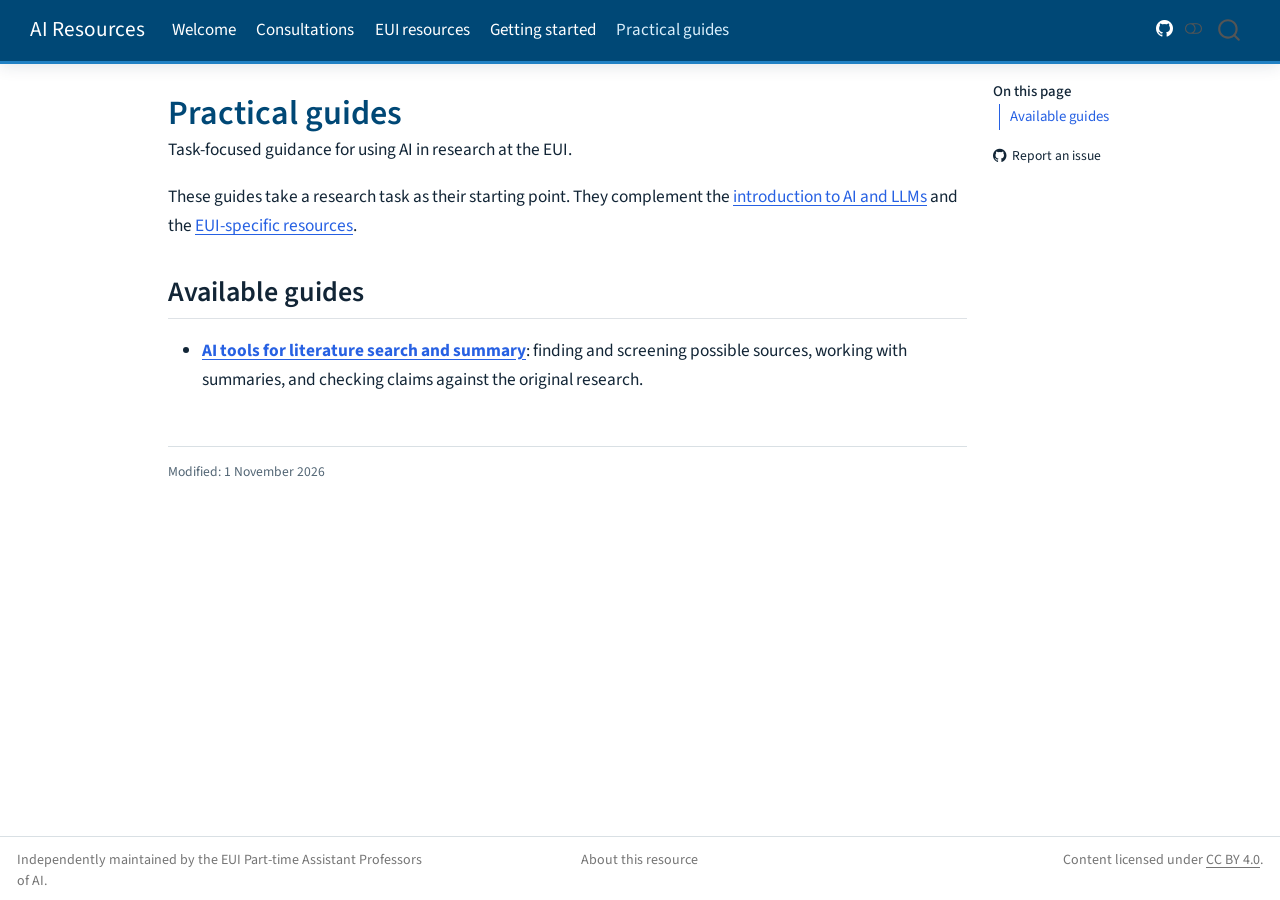
==== commit 1a53c36f: "Built site for gh-pages" ====
--- a/guides/index.html
+++ b/guides/index.html
@@ -33,7 +33,6 @@
 <script src="../site_libs/quarto-search/fuse.min.js"></script>
 <script src="../site_libs/quarto-search/quarto-search.js"></script>
 <meta name="quarto:offset" content="../">
-<link href="../assets/eui-mark.svg" rel="icon" type="image/svg+xml">
 <script src="../site_libs/quarto-html/quarto.js" type="module"></script>
 <script src="../site_libs/quarto-html/tabsets/tabsets.js" type="module"></script>
 <script src="../site_libs/quarto-html/popper.min.js"></script>
@@ -252,10 +251,6 @@
     <nav class="navbar navbar-expand-lg " data-bs-theme="dark">
       <div class="navbar-container container-fluid">
       <div class="navbar-brand-container mx-auto">
-    <a href="../index.html" class="navbar-brand navbar-brand-logo">
-    <img src="../assets/eui-mark.svg" alt="European University Institute" class="navbar-logo light-content">
-    <img src="../assets/eui-mark.svg" alt="European University Institute" class="navbar-logo dark-content">
-    </a>
     <a class="navbar-brand" href="../index.html">
     <span class="navbar-title">AI Resources</span>
     </a>
--- a/styles.css
+++ b/styles.css
@@ -303,9 +303,8 @@
   text-decoration: none;
 }
 
-.path-card h3 a::after {
-  content: " →";
-  color: var(--eui-coral);
+.path-card h3 .anchorjs-link {
+  display: none;
 }
 
 .path-card p {
